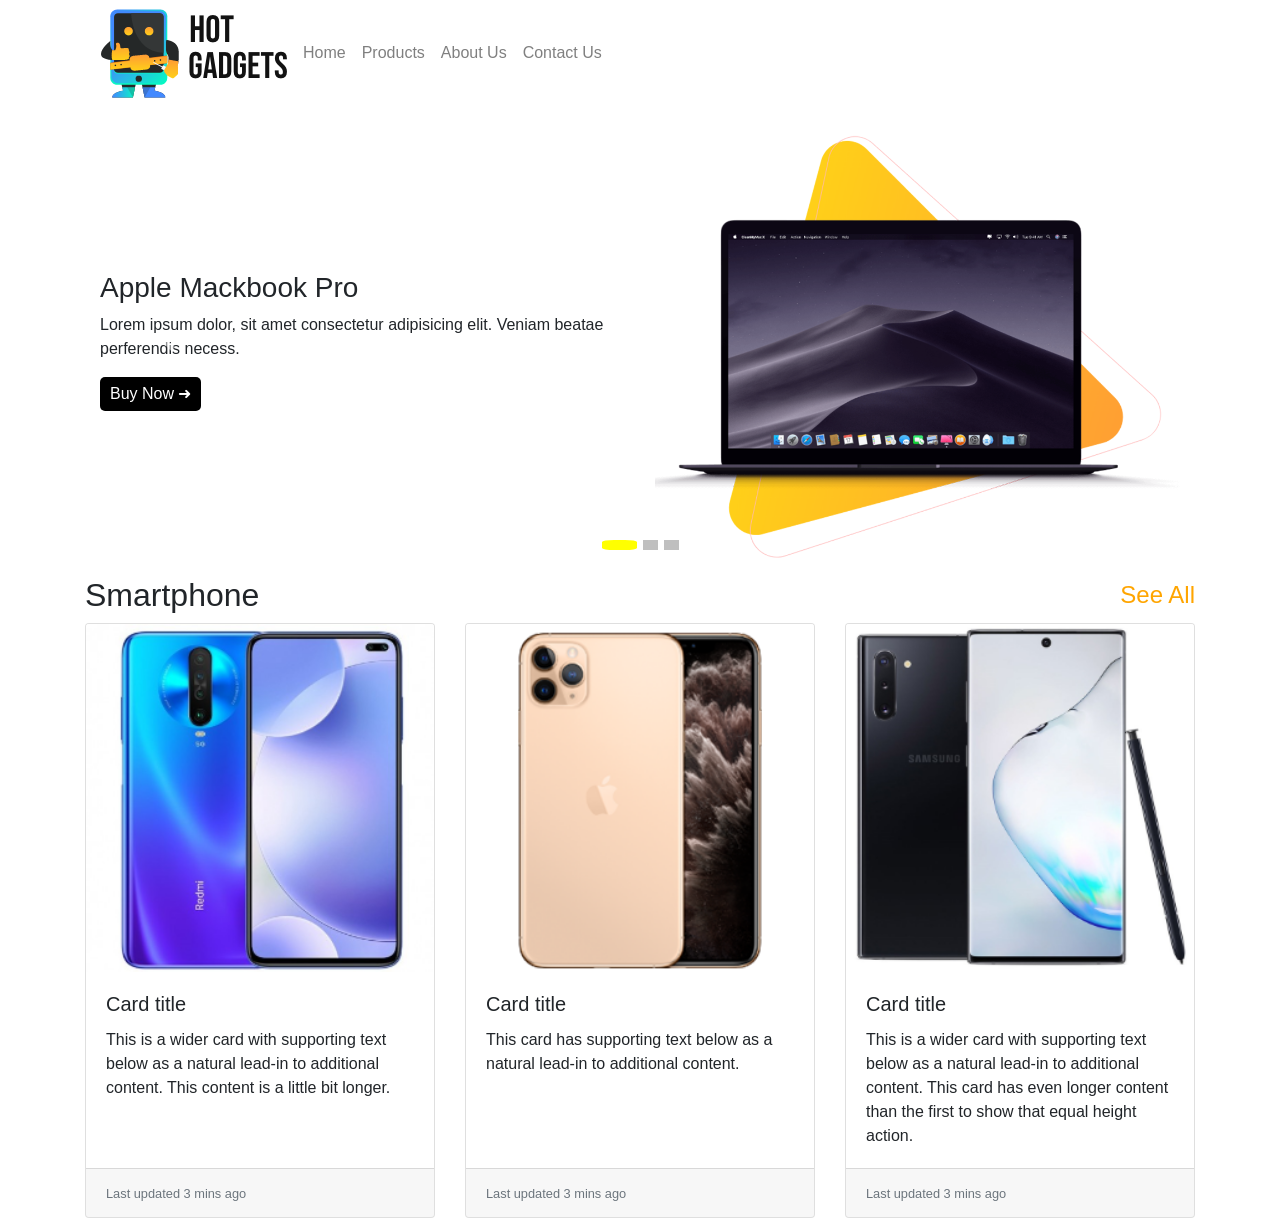
==== index.html @ db88230f "first commit" ====
<!DOCTYPE html>
<html lang="en">
<head>
    <meta charset="UTF-8">
    <meta name="viewport" content="width=device-width, initial-scale=1.0">
    <title>Hot-Gadgets</title>
    <link rel="stylesheet" href="https://stackpath.bootstrapcdn.com/bootstrap/4.4.1/css/bootstrap.min.css" integrity="sha384-Vkoo8x4CGsO3+Hhxv8T/Q5PaXtkKtu6ug5TOeNV6gBiFeWPGFN9MuhOf23Q9Ifjh" crossorigin="anonymous">
    <link rel="stylesheet" href="style.css">
</head>
<body>
    
    <div class="container">
        <nav class="navbar navbar-expand-lg navbar-light ">
            <img src="images/logo.png" alt="hot-gadgets">
            <button class="navbar-toggler" type="button" data-toggle="collapse" data-target="#navbarNavAltMarkup" aria-controls="navbarNavAltMarkup" aria-expanded="false" aria-label="Toggle navigation">
              <span class="navbar-toggler-icon"></span>
            </button>
            <div class="collapse navbar-collapse " id="navbarNavAltMarkup">
              <div class="navbar-nav d-flex justify-content-end">
                <a class="nav-item nav-link" href="#">Home</a>
                <a class="nav-item nav-link" href="#">Products</a>
                <a class="nav-item nav-link" href="#">About Us</a>
                <a class="nav-item nav-link" href="#">Contact Us</a>
              </div>
            </div>
          </nav>
    </div>

    <div class="container">
        <div id="carouselExampleIndicators" class="carousel slide" data-ride="carousel">
            <ol class="carousel-indicators">
              <li data-target="#carouselExampleIndicators" data-slide-to="0" class="active"></li>
              <li data-target="#carouselExampleIndicators" data-slide-to="1"></li>
              <li data-target="#carouselExampleIndicators" data-slide-to="2"></li>
            </ol>
            <div class="carousel-inner">
                <div class="carousel-item active">
                    <div class="d-flex justify-content-center align-items-center">
                        <div class="col-md-6 banner-text ">
                            <h3>Apple Mackbook Pro</h3>
                            <p>Lorem ipsum dolor, sit amet consectetur adipisicing elit. Veniam beatae perferendis necess. </p>
                            <button class="buy-now-button">Buy Now ➜</button>

                        </div>
                        <div class=" col-md-6 banner-image">
                            <img src="images/banner-products/product-1.png" class="d-block w-100" alt="...">
                        </div>
                    </div>
                </div>
                <div class="carousel-item">
                  <div class="d-flex justify-content-center align-items-center">
                    <div class="col-md-6 banner-text ">
                        <h3>BOSE Soundlink Mini</h3>
                        <p>Lorem ipsum dolor, sit amet consectetur adipisicing elit. Veniam beatae perferendis necess. </p>
                        <button class="buy-now-button">Buy Now ➜</button>

                    </div>
                    <div class=" col-md-6 banner-image">
                        <img src="images/banner-products/slider-1.png" class="d-block w-100" alt="...">
                    </div>
                </div>
                </div>
                <div class="carousel-item">
                  <div class="d-flex justify-content-center align-items-center">
                    <div class="col-md-6 banner-text ">
                        <h3>JBL Sound Cloud Pro</h3>
                        <p>Lorem ipsum dolor, sit amet consectetur adipisicing elit. Veniam beatae perferendis necess. </p>
                        <button class="buy-now-button">Buy Now ➜</button>

                    </div>
                    <div class=" col-md-6 banner-image">
                        <img src="images/banner-products/slider-3.png" class="d-block w-100" alt="...">
                    </div>
                </div>
                </div>
            </div>
            <a class="carousel-control-prev" href="#carouselExampleIndicators" role="button" data-slide="prev">
              <span class="carousel-control-prev-icon" aria-hidden="true"></span>
              <span class="sr-only">Previous</span>
            </a>
            <a class="carousel-control-next" href="#carouselExampleIndicators" role="button" data-slide="next">
              <span class="carousel-control-next-icon" aria-hidden="true"></span>
              <span class="sr-only">Next</span>
            </a>
          </div>
    </div>


    <div class="container">
      <div class="d-flex justify-content-between align-items-center">
        <h2 >Smartphone</h2>
      <h4 id=see-all>See All</h4>
      </div>
      <div class="card-deck">
        <div class="card">
          <img src="images/phone/phone-1.png" class="card-img-top" alt="...">
          <div class="card-body">
            <h5 class="card-title">Card title</h5>
            <p class="card-text">This is a wider card with supporting text below as a natural lead-in to additional content. This content is a little bit longer.</p>
          </div>
          <div class="card-footer">
            <small class="text-muted">Last updated 3 mins ago</small>
          </div>
        </div>
        <div class="card">
          <img src="images/phone/phone-2.png" class="card-img-top" alt="...">
          <div class="card-body">
            <h5 class="card-title">Card title</h5>
            <p class="card-text">This card has supporting text below as a natural lead-in to additional content.</p>
          </div>
          <div class="card-footer">
            <small class="text-muted">Last updated 3 mins ago</small>
          </div>
        </div>
        <div class="card">
          <img src="images/phone/phone-3.png" class="card-img-top" alt="...">
          <div class="card-body">
            <h5 class="card-title">Card title</h5>
            <p class="card-text">This is a wider card with supporting text below as a natural lead-in to additional content. This card has even longer content than the first to show that equal height action.</p>
          </div>
          <div class="card-footer">
            <small class="text-muted">Last updated 3 mins ago</small>
          </div>
        </div>
      </div>

    </div>
    <script src="https://code.jquery.com/jquery-3.4.1.slim.min.js" integrity="sha384-J6qa4849blE2+poT4WnyKhv5vZF5SrPo0iEjwBvKU7imGFAV0wwj1yYfoRSJoZ+n" crossorigin="anonymous"></script>
<script src="https://cdn.jsdelivr.net/npm/popper.js@1.16.0/dist/umd/popper.min.js" integrity="sha384-Q6E9RHvbIyZFJoft+2mJbHaEWldlvI9IOYy5n3zV9zzTtmI3UksdQRVvoxMfooAo" crossorigin="anonymous"></script>
<script src="https://stackpath.bootstrapcdn.com/bootstrap/4.4.1/js/bootstrap.min.js" integrity="sha384-wfSDF2E50Y2D1uUdj0O3uMBJnjuUD4Ih7YwaYd1iqfktj0Uod8GCExl3Og8ifwB6" crossorigin="anonymous"></script>
</body>
</html>
---- style.css ----
.buy-now-button{
    background-color: black;
    color: white;
    border: none;
    border-radius: 5px;
    padding: 5px 10px;
}
.container li.active{
    
    background-color: yellow;
    height: 10px;
    width: 35px;
    border-radius: 12px;
}
.container li{
    
    background-color:gray;
    height: 10px;
    width: 15px;
    border-radius: 15px;
}
#see-all{
    color: orange;
}
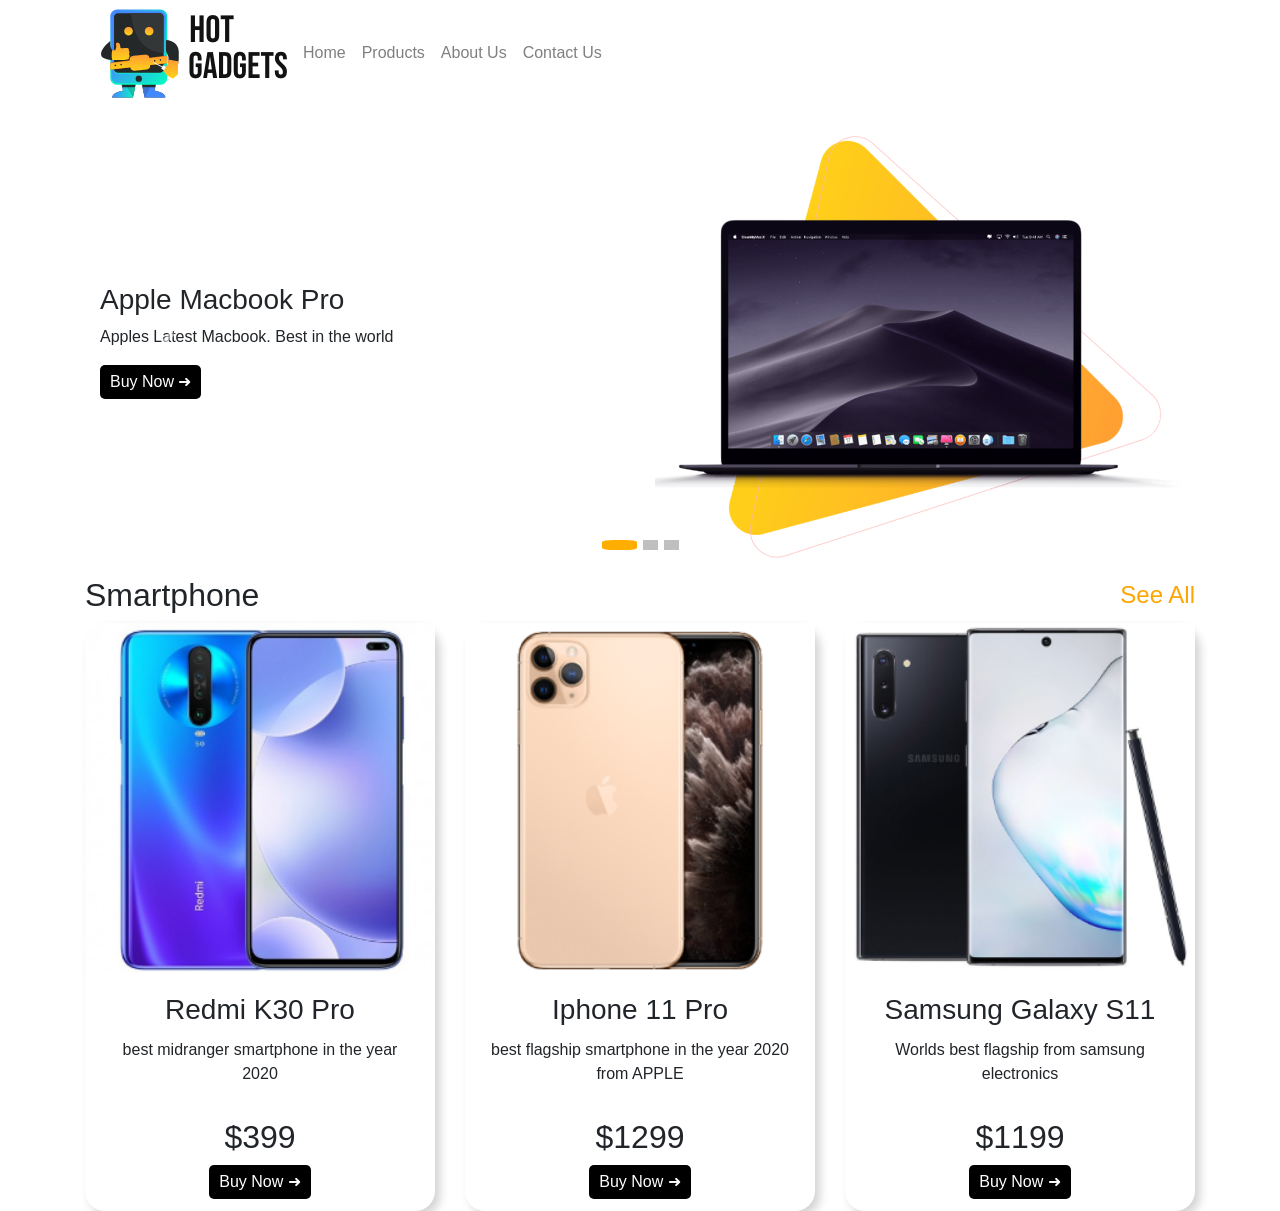
==== commit 3c79b3a5: "updated css" ====
--- a/index.html
+++ b/index.html
@@ -37,8 +37,8 @@
                 <div class="carousel-item active">
                     <div class="d-flex justify-content-center align-items-center">
                         <div class="col-md-6 banner-text ">
-                            <h3>Apple Mackbook Pro</h3>
-                            <p>Lorem ipsum dolor, sit amet consectetur adipisicing elit. Veniam beatae perferendis necess. </p>
+                            <h3>Apple Macbook Pro</h3>
+                            <p>Apples Latest Macbook. Best in the world</p>
                             <button class="buy-now-button">Buy Now ➜</button>
 
                         </div>
@@ -91,35 +91,38 @@
         <h2 >Smartphone</h2>
       <h4 id=see-all>See All</h4>
       </div>
-      <div class="card-deck">
-        <div class="card">
+      <div class="card-deck ">
+        <div class="card d-flex align-items-center">
           <img src="images/phone/phone-1.png" class="card-img-top" alt="...">
-          <div class="card-body">
-            <h5 class="card-title">Card title</h5>
-            <p class="card-text">This is a wider card with supporting text below as a natural lead-in to additional content. This content is a little bit longer.</p>
+          <div class="card-body ">
+            <h3 class="card-title">Redmi K30 Pro</h3>
+            <p class="card-text">best midranger smartphone in the year 2020</p>
           </div>
           <div class="card-footer">
-            <small class="text-muted">Last updated 3 mins ago</small>
+            <h2>$399</h2>
+            <button class="buy-now-button">Buy Now ➜</button>
           </div>
         </div>
-        <div class="card">
+        <div class="card d-flex align-items-center">
           <img src="images/phone/phone-2.png" class="card-img-top" alt="...">
-          <div class="card-body">
-            <h5 class="card-title">Card title</h5>
-            <p class="card-text">This card has supporting text below as a natural lead-in to additional content.</p>
+          <div class="card-body ">
+            <h3 class="card-title">Iphone 11 Pro</h3>
+            <p class="card-text">best flagship  smartphone in the year 2020 from APPLE</p>
           </div>
           <div class="card-footer">
-            <small class="text-muted">Last updated 3 mins ago</small>
+            <h2>$1299</h2>
+            <button class="buy-now-button">Buy Now ➜</button>
           </div>
         </div>
-        <div class="card">
+        <div class="card d-flex align-items-center">
           <img src="images/phone/phone-3.png" class="card-img-top" alt="...">
-          <div class="card-body">
-            <h5 class="card-title">Card title</h5>
-            <p class="card-text">This is a wider card with supporting text below as a natural lead-in to additional content. This card has even longer content than the first to show that equal height action.</p>
+          <div class="card-body ">
+            <h3 class="card-title">Samsung Galaxy S11</h3>
+            <p class="card-text">Worlds best flagship from samsung electronics</p>
           </div>
           <div class="card-footer">
-            <small class="text-muted">Last updated 3 mins ago</small>
+            <h2>$1199</h2>
+            <button class="buy-now-button">Buy Now ➜</button>
           </div>
         </div>
       </div>
--- a/style.css
+++ b/style.css
@@ -7,7 +7,7 @@
 }
 .container li.active{
     
-    background-color: yellow;
+    background-color: rgb(255, 174, 0);
     height: 10px;
     width: 35px;
     border-radius: 12px;
@@ -21,4 +21,22 @@
 }
 #see-all{
     color: orange;
+}
+.card-title{
+    text-align: center;
+}
+.card-text:last-child {
+    text-align: center;
+}
+.card-footer:last-child {
+    background-color: white;
+    border: none;
+}
+.card-footer h2{
+    text-align: center;
+}
+.card{
+    border: none;
+    box-shadow: 5px 5px 10px lightgray;
+    border-radius: 20px;
 }
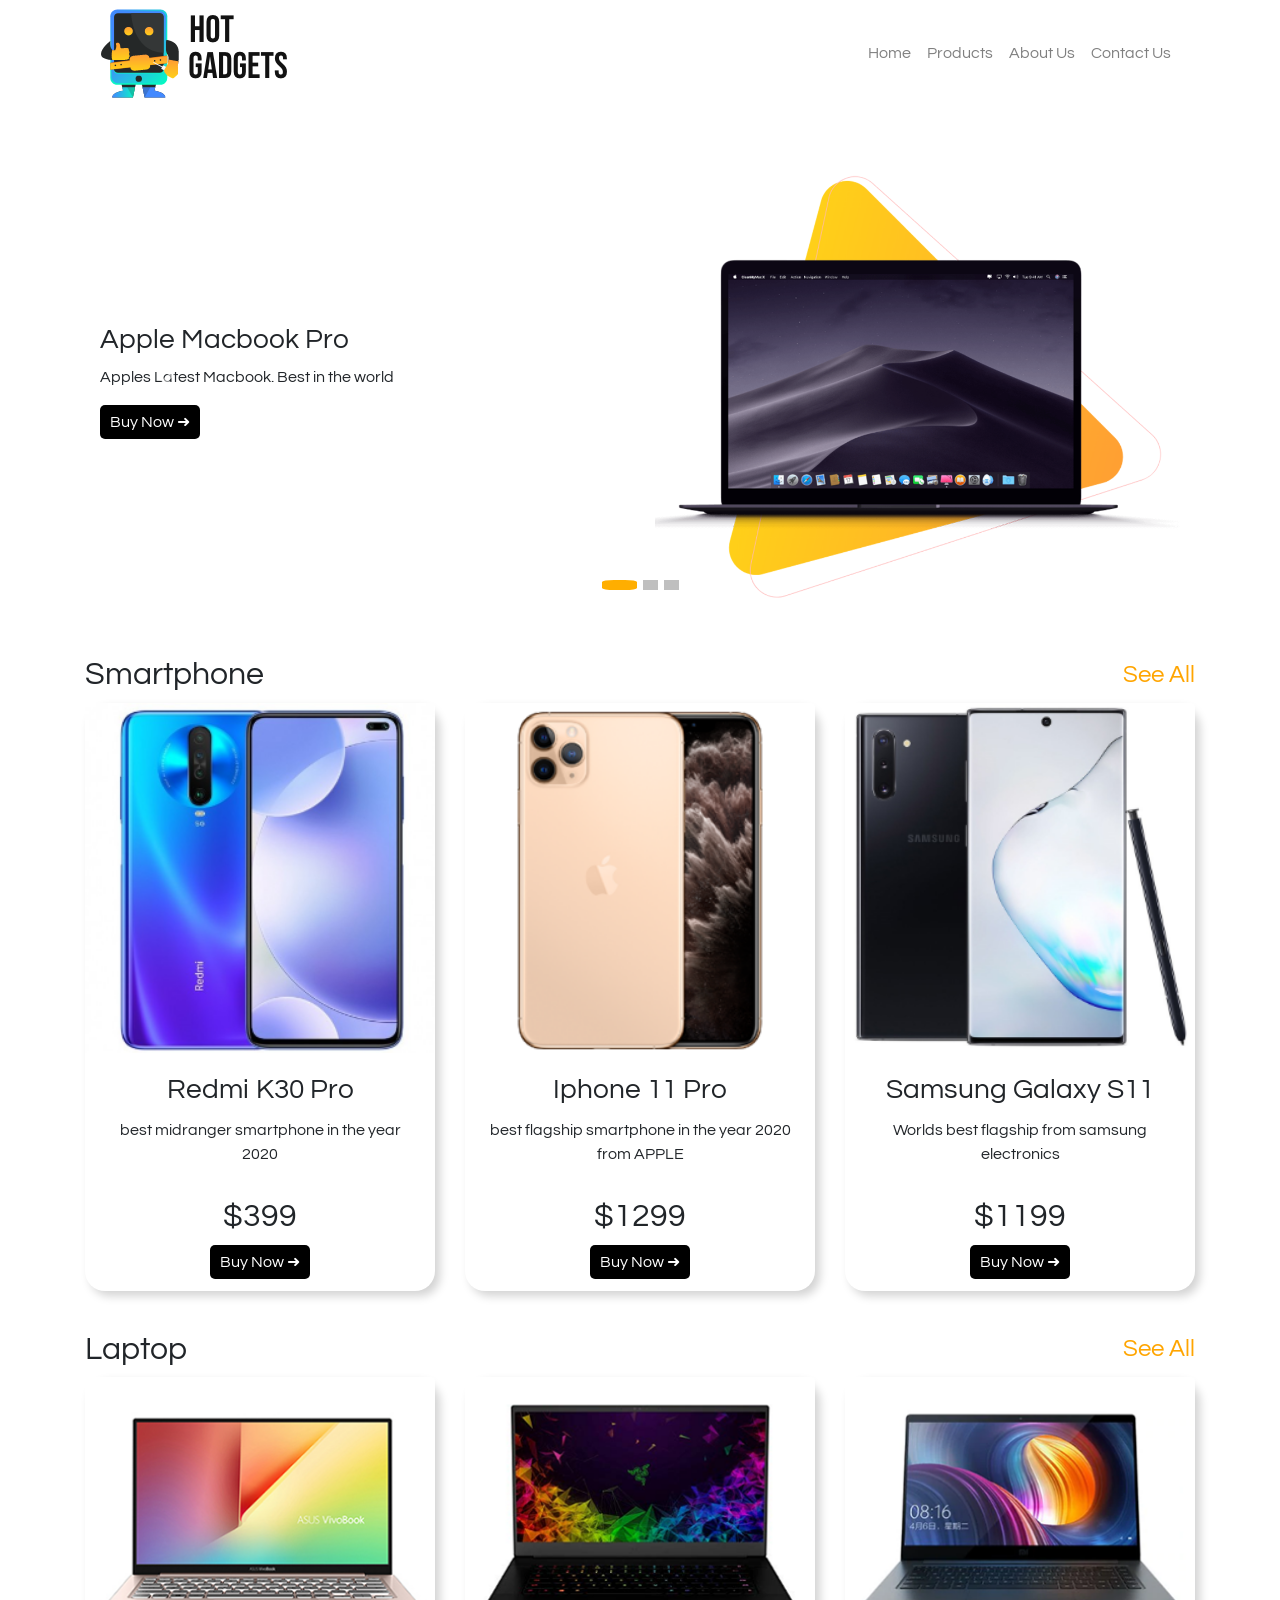
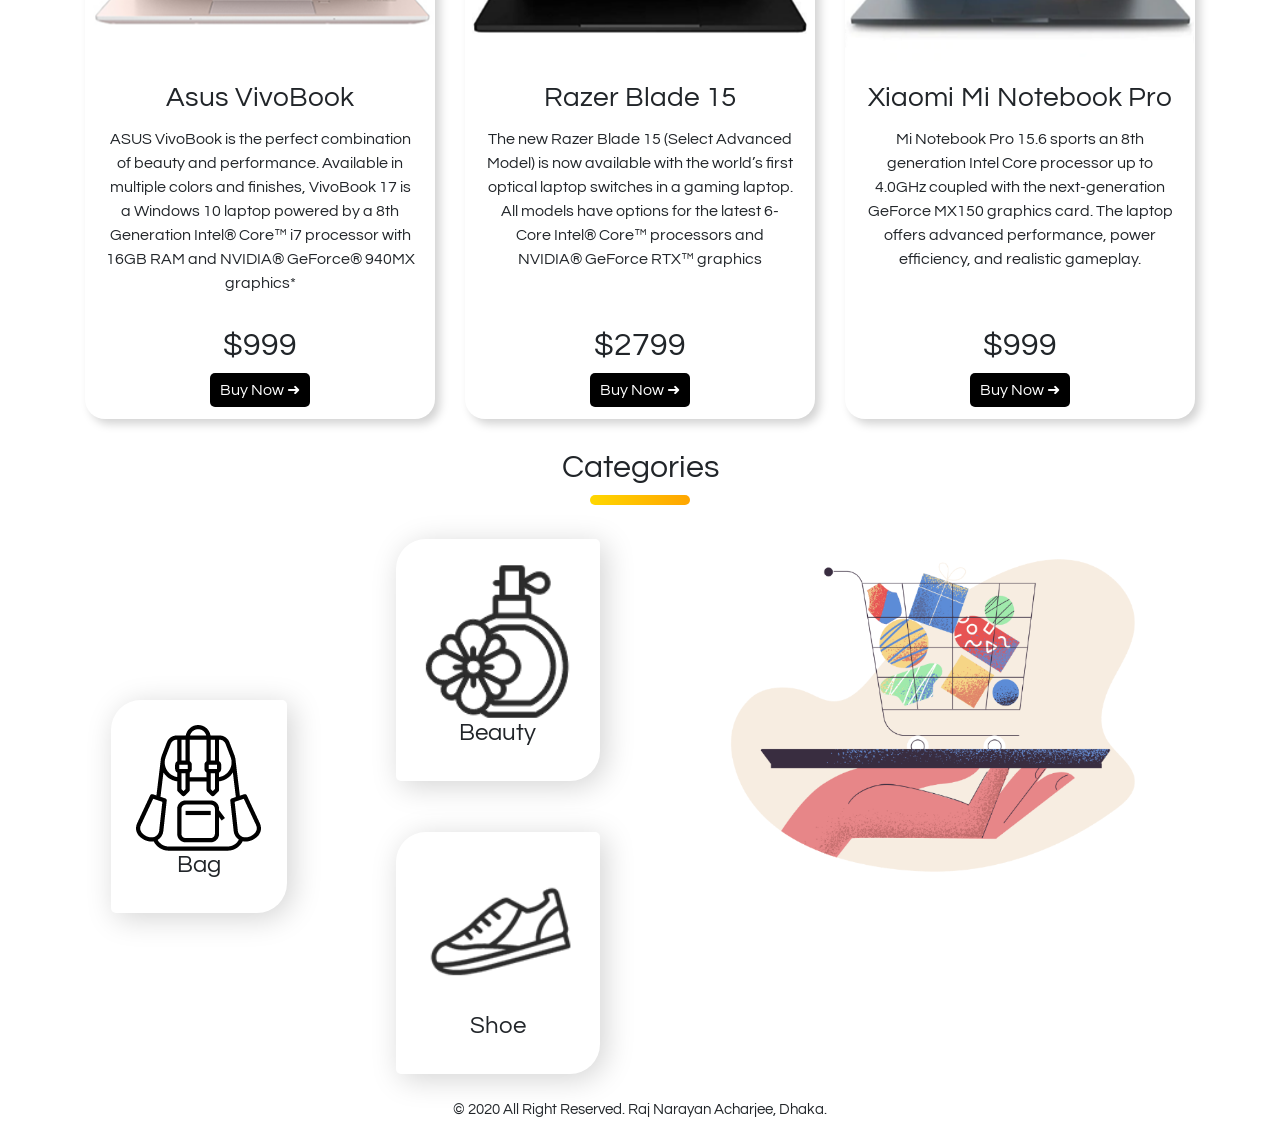
==== commit 900a2049: "Merge pull request #1 from rnacharjee/master updated css" ====
--- a/index.html
+++ b/index.html
@@ -5,28 +5,42 @@
     <meta name="viewport" content="width=device-width, initial-scale=1.0">
     <title>Hot-Gadgets</title>
     <link rel="stylesheet" href="https://stackpath.bootstrapcdn.com/bootstrap/4.4.1/css/bootstrap.min.css" integrity="sha384-Vkoo8x4CGsO3+Hhxv8T/Q5PaXtkKtu6ug5TOeNV6gBiFeWPGFN9MuhOf23Q9Ifjh" crossorigin="anonymous">
+    <link rel="stylesheet" href="https://maxcdn.bootstrapcdn.com/bootstrap/4.4.1/css/bootstrap.min.css">
     <link rel="stylesheet" href="style.css">
+    <link href="https://fonts.googleapis.com/css?family=Questrial&display=swap" rel="stylesheet">
 </head>
 <body>
     
     <div class="container">
-        <nav class="navbar navbar-expand-lg navbar-light ">
-            <img src="images/logo.png" alt="hot-gadgets">
-            <button class="navbar-toggler" type="button" data-toggle="collapse" data-target="#navbarNavAltMarkup" aria-controls="navbarNavAltMarkup" aria-expanded="false" aria-label="Toggle navigation">
-              <span class="navbar-toggler-icon"></span>
-            </button>
-            <div class="collapse navbar-collapse " id="navbarNavAltMarkup">
-              <div class="navbar-nav d-flex justify-content-end">
-                <a class="nav-item nav-link" href="#">Home</a>
-                <a class="nav-item nav-link" href="#">Products</a>
-                <a class="nav-item nav-link" href="#">About Us</a>
-                <a class="nav-item nav-link" href="#">Contact Us</a>
-              </div>
-            </div>
-          </nav>
-    </div>
-
-    <div class="container">
+      <nav class="navbar navbar-expand-md navbar-light ">
+        <img src="images/logo.png" alt="hot-gadgets">
+        
+        <button class="navbar-toggler" type="button" data-toggle="collapse" data-target="#collapsibleNavbar">
+          <span class="navbar-toggler-icon"></span>
+        </button>
+        
+          <div class="collapse navbar-collapse d-flex justify-content-end " id="collapsibleNavbar">
+            <ul class="navbar-nav">
+              <li class="nav-item d-flex justify-content-center">
+                <a class="nav-link" href="#">Home</a>
+              </li>
+              <li class="nav-item">
+                <a class="nav-link" href="#">Products</a>
+              </li>
+              <li class="nav-item">
+                <a class="nav-link" href="#">About Us</a>
+              </li>    
+              <li class="nav-item">
+                <a class="nav-link" href="#">Contact Us</a>
+              </li> 
+            </ul>
+          
+        </div> 
+      </nav>  
+      
+    </div>
+
+    <div class="container section">
         <div id="carouselExampleIndicators" class="carousel slide" data-ride="carousel">
             <ol class="carousel-indicators">
               <li data-target="#carouselExampleIndicators" data-slide-to="0" class="active"></li>
@@ -86,7 +100,7 @@
     </div>
 
 
-    <div class="container">
+    <div class="container section">
       <div class="d-flex justify-content-between align-items-center">
         <h2 >Smartphone</h2>
       <h4 id=see-all>See All</h4>
@@ -128,8 +142,102 @@
       </div>
 
     </div>
+
+    <div class="container section">
+      <div class="d-flex justify-content-between align-items-center">
+        <h2 >Laptop</h2>
+      <h4 id=see-all>See All</h4>
+      </div>
+      <div class="card-deck ">
+        <div class="card d-flex align-items-center">
+          <img src="images/laptop/product-1.png" class="card-img-top" alt="...">
+          <div class="card-body ">
+            <h3 class="card-title">Asus VivoBook</h3>
+            <p class="card-text">ASUS VivoBook is the perfect combination of beauty and performance. Available in multiple colors and finishes, VivoBook 17 is a Windows 10 laptop powered by a 8th Generation Intel® Core™ i7 processor with 16GB RAM and NVIDIA® GeForce® 940MX graphics*</p>
+          </div>
+          <div class="card-footer">
+            <h2>$999</h2>
+            <button class="buy-now-button">Buy Now ➜</button>
+          </div>
+        </div>
+        <div class="card d-flex align-items-center">
+          <img src="images/laptop/product-2.png" class="card-img-top" alt="...">
+          <div class="card-body ">
+            <h3 class="card-title">Razer Blade 15</h3>
+            <p class="card-text">The new Razer Blade 15 (Select Advanced Model) is now available with the world’s first optical laptop switches in a gaming laptop. All models have options for the latest 6-Core Intel® Core™ processors and NVIDIA® GeForce RTX™ graphics</p>
+          </div>
+          <div class="card-footer">
+            <h2>$2799</h2>
+            <button class="buy-now-button">Buy Now ➜</button>
+          </div>
+        </div>
+        <div class="card d-flex align-items-center">
+          <img src="images/laptop/product-3.png" class="card-img-top" alt="...">
+          <div class="card-body ">
+            <h3 class="card-title">Xiaomi Mi Notebook Pro</h3>
+            <p class="card-text">Mi Notebook Pro 15.6 sports an 8th generation Intel Core processor up to 4.0GHz coupled with the next-generation GeForce MX150 graphics card. The laptop offers advanced performance, power efficiency, and realistic gameplay.</p>
+          </div>
+          <div class="card-footer">
+            <h2>$999</h2>
+            <button class="buy-now-button">Buy Now ➜</button>
+          </div>
+        </div>
+      </div>
+
+    </div>
+
+
+    <div class="container">
+      
+            <h2 class="categories">Categories</h2>
+          
+            <div class="d-flex justify-content-center">
+              <h6 class="Categories-underline"> </h6>
+            </div>
+          
+      <div class="row">
+        <div class="col-md-3 d-flex align-items-center">
+          <div class="category-box ">
+            <img class="img-responsive" width="100%" src="images/Categories/bag.png" alt="">
+          <h4>Bag</h4>
+          </div>
+
+        </div>
+        <div class="col-md-3 d-flex flex-column ">
+          <div class="category-box">
+            <img class="img-responsive" width="100%" src="images/Categories/perfume.png" alt="">
+            <h4>Beauty</h4>
+          </div>
+          <div class="category-box">
+            <img class="img-responsive" width="100%" src="images/Categories/shoe.png" alt="">
+            <h4>Shoe</h4>
+          </div>
+         
+        </div>
+        
+        <div class="col-md-6  pale-order">
+          <div>
+            <img class="img-responsive" width="100%" src="images/Categories/pale-order.png" alt="">
+          </div>
+        </div>
+      </div>
+
+    </div>
+
+    <footer>
+      <p>© 2020 All Right Reserved. Raj Narayan Acharjee, Dhaka.  </p>
+    </footer>
+
     <script src="https://code.jquery.com/jquery-3.4.1.slim.min.js" integrity="sha384-J6qa4849blE2+poT4WnyKhv5vZF5SrPo0iEjwBvKU7imGFAV0wwj1yYfoRSJoZ+n" crossorigin="anonymous"></script>
 <script src="https://cdn.jsdelivr.net/npm/popper.js@1.16.0/dist/umd/popper.min.js" integrity="sha384-Q6E9RHvbIyZFJoft+2mJbHaEWldlvI9IOYy5n3zV9zzTtmI3UksdQRVvoxMfooAo" crossorigin="anonymous"></script>
 <script src="https://stackpath.bootstrapcdn.com/bootstrap/4.4.1/js/bootstrap.min.js" integrity="sha384-wfSDF2E50Y2D1uUdj0O3uMBJnjuUD4Ih7YwaYd1iqfktj0Uod8GCExl3Og8ifwB6" crossorigin="anonymous"></script>
+<!-- jQuery library -->
+<script src="https://ajax.googleapis.com/ajax/libs/jquery/3.4.1/jquery.min.js"></script>
+
+<!-- Popper JS -->
+<script src="https://cdnjs.cloudflare.com/ajax/libs/popper.js/1.16.0/umd/popper.min.js"></script>
+
+<!-- Latest compiled JavaScript -->
+<script src="https://maxcdn.bootstrapcdn.com/bootstrap/4.4.1/js/bootstrap.min.js"></script>
 </body>
 </html>
--- a/style.css
+++ b/style.css
@@ -1,3 +1,7 @@
+
+body{
+    font-family: 'Questrial', sans-serif ;
+}
 .buy-now-button{
     background-color: black;
     color: white;
@@ -5,14 +9,14 @@
     border-radius: 5px;
     padding: 5px 10px;
 }
-.container li.active{
+.carousel-indicators li.active{
     
     background-color: rgb(255, 174, 0);
     height: 10px;
     width: 35px;
     border-radius: 12px;
 }
-.container li{
+.carousel-indicators li{
     
     background-color:gray;
     height: 10px;
@@ -39,4 +43,42 @@
     border: none;
     box-shadow: 5px 5px 10px lightgray;
     border-radius: 20px;
-}+}
+#navbarNavAltMarkup{
+    align-items: flex-end;}
+.section{
+    margin-top: 40px;
+    margin-bottom:30px ;
+}
+.category-box{
+    border: none;
+    box-shadow: 5px 5px 30px lightgray;
+    padding: 10%;
+    margin: 10%;
+    border-top-left-radius:30px;
+    border-top-right-radius:5px;
+    border-bottom-right-radius:30px;
+    border-bottom-left-radius:5px;
+    
+}
+.category-box h4{
+    text-align: center;
+}
+.categories{
+    text-align: center;
+    align-items: center;
+}
+.Categories-underline{
+    background-image: linear-gradient(90deg,gold,orange);
+    height: 10px;
+    width: 100px;
+    border-radius: 12px;
+    text-align: center;
+    align-items: center;
+    
+}
+footer p{
+    text-align: center;
+    font-size: 15px;
+}
+
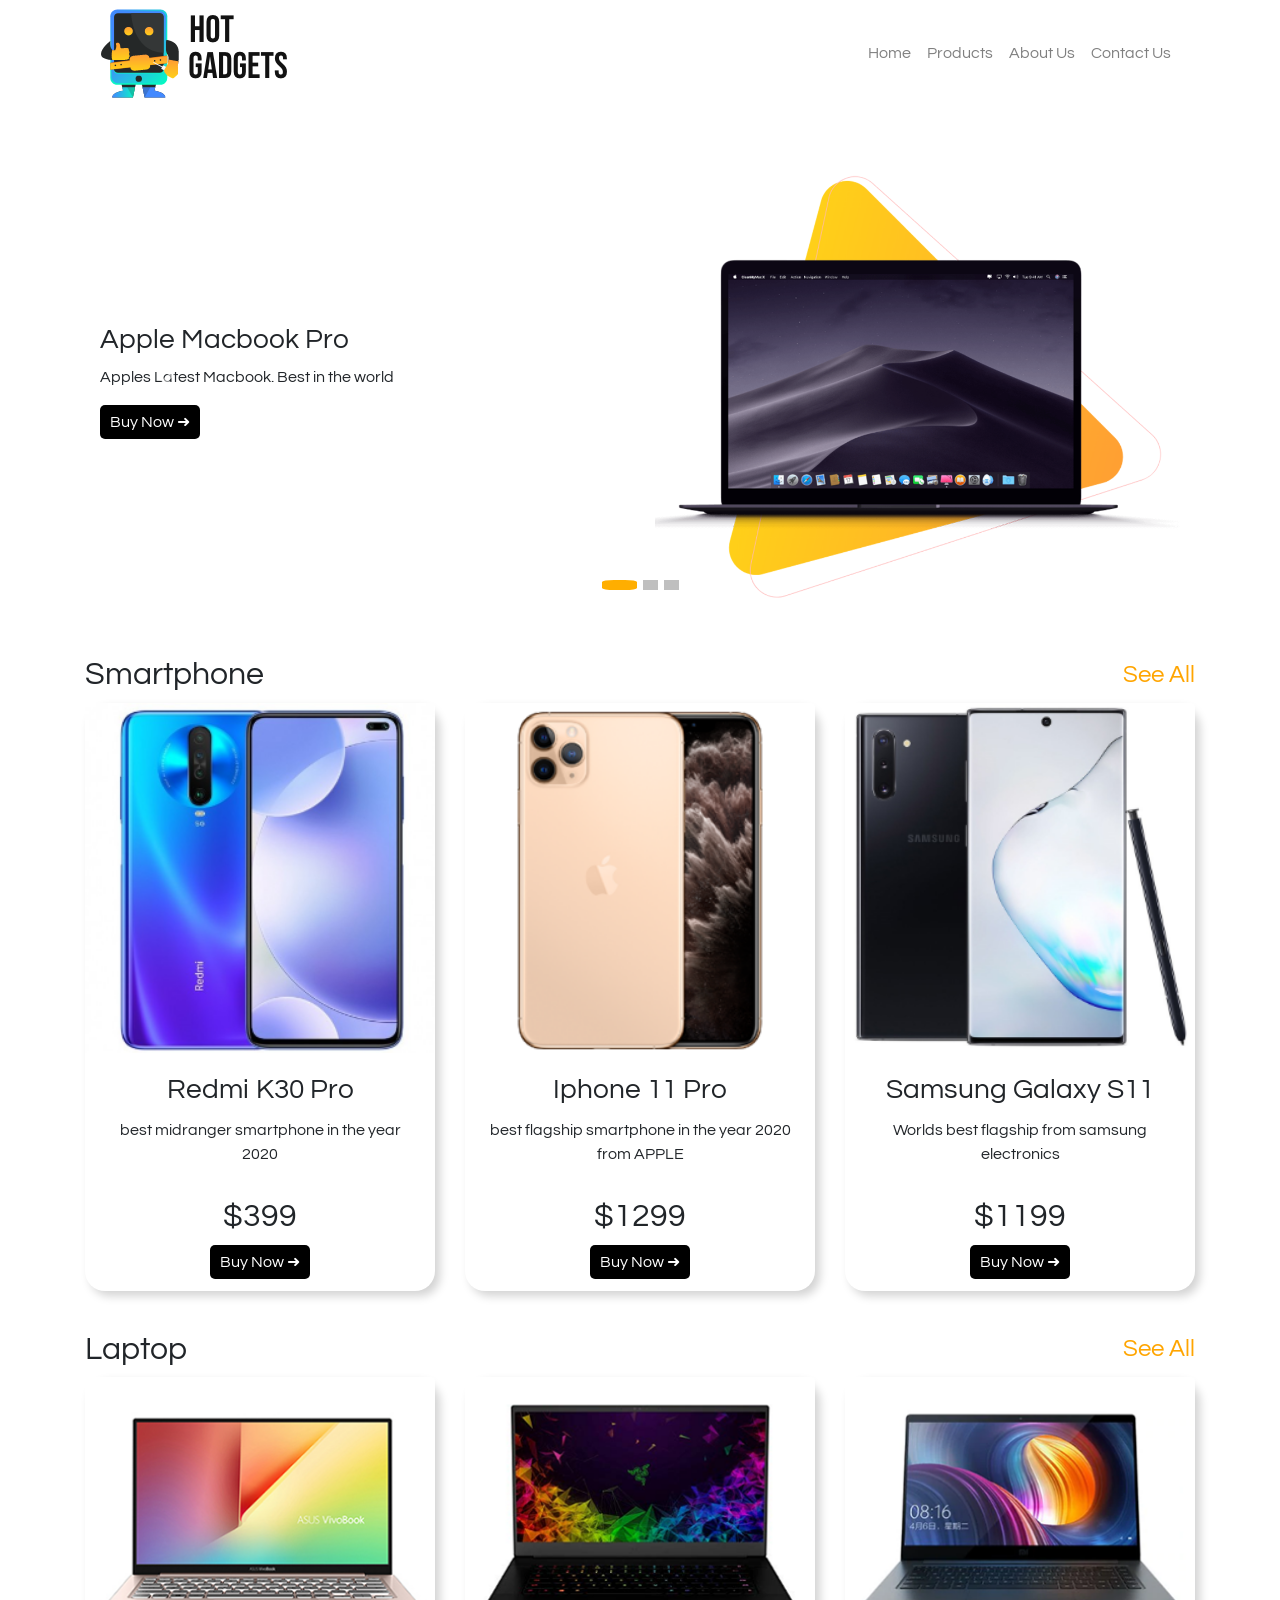
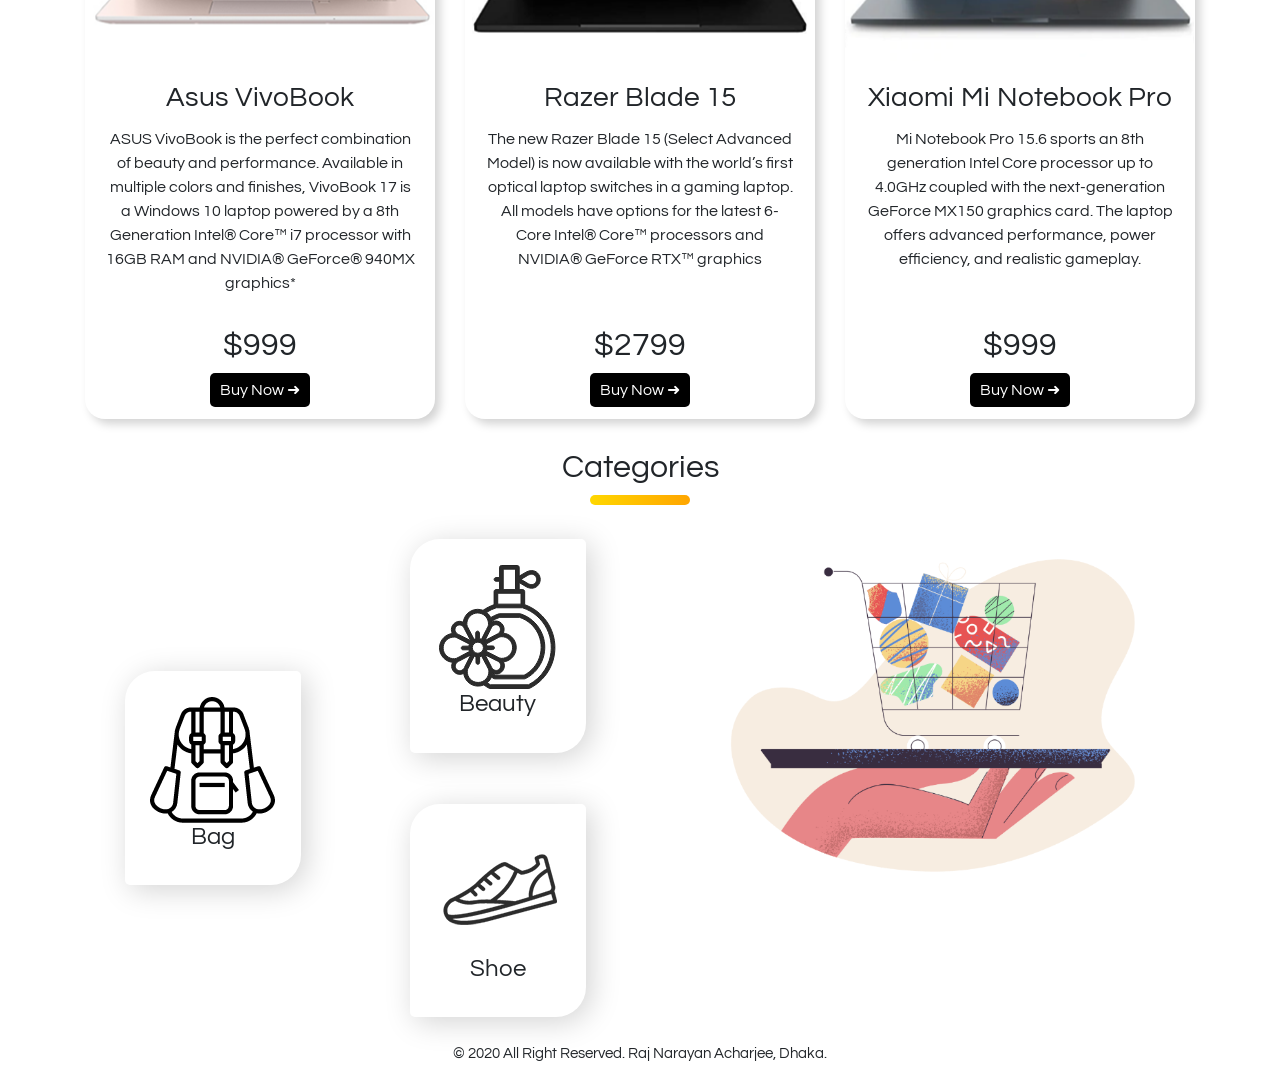
==== commit c784d819: "updated css" ====
--- a/index.html
+++ b/index.html
@@ -196,22 +196,26 @@
             </div>
           
       <div class="row">
-        <div class="col-md-3 d-flex align-items-center">
-          <div class="category-box ">
-            <img class="img-responsive" width="100%" src="images/Categories/bag.png" alt="">
-          <h4>Bag</h4>
-          </div>
-
-        </div>
-        <div class="col-md-3 d-flex flex-column ">
-          <div class="category-box">
-            <img class="img-responsive" width="100%" src="images/Categories/perfume.png" alt="">
-            <h4>Beauty</h4>
-          </div>
-          <div class="category-box">
-            <img class="img-responsive" width="100%" src="images/Categories/shoe.png" alt="">
-            <h4>Shoe</h4>
-          </div>
+        <div class="col-md-3 d-flex flex-column align-items-center justify-content-center">
+          
+            <div class="category-box ">
+              <img  src="images/Categories/bag.png" alt="">
+            <h4>Bag</h4>
+            </div>
+          
+
+        </div>
+        <div class="col-md-3 d-flex flex-column align-items-center justify-content-center ">
+          
+            <div class="category-box ">
+              <img  src="images/Categories/perfume.png" alt="">
+              <h4>Beauty</h4>
+            </div>
+            <div class="category-box ">
+              <img  src="images/Categories/shoe.png" alt="">
+              <h4>Shoe</h4>
+            </div>
+          
          
         </div>
         
--- a/style.css
+++ b/style.css
@@ -81,4 +81,8 @@
     text-align: center;
     font-size: 15px;
 }
+.col-md-3{
+    align-items: center;
+    
+}
 
